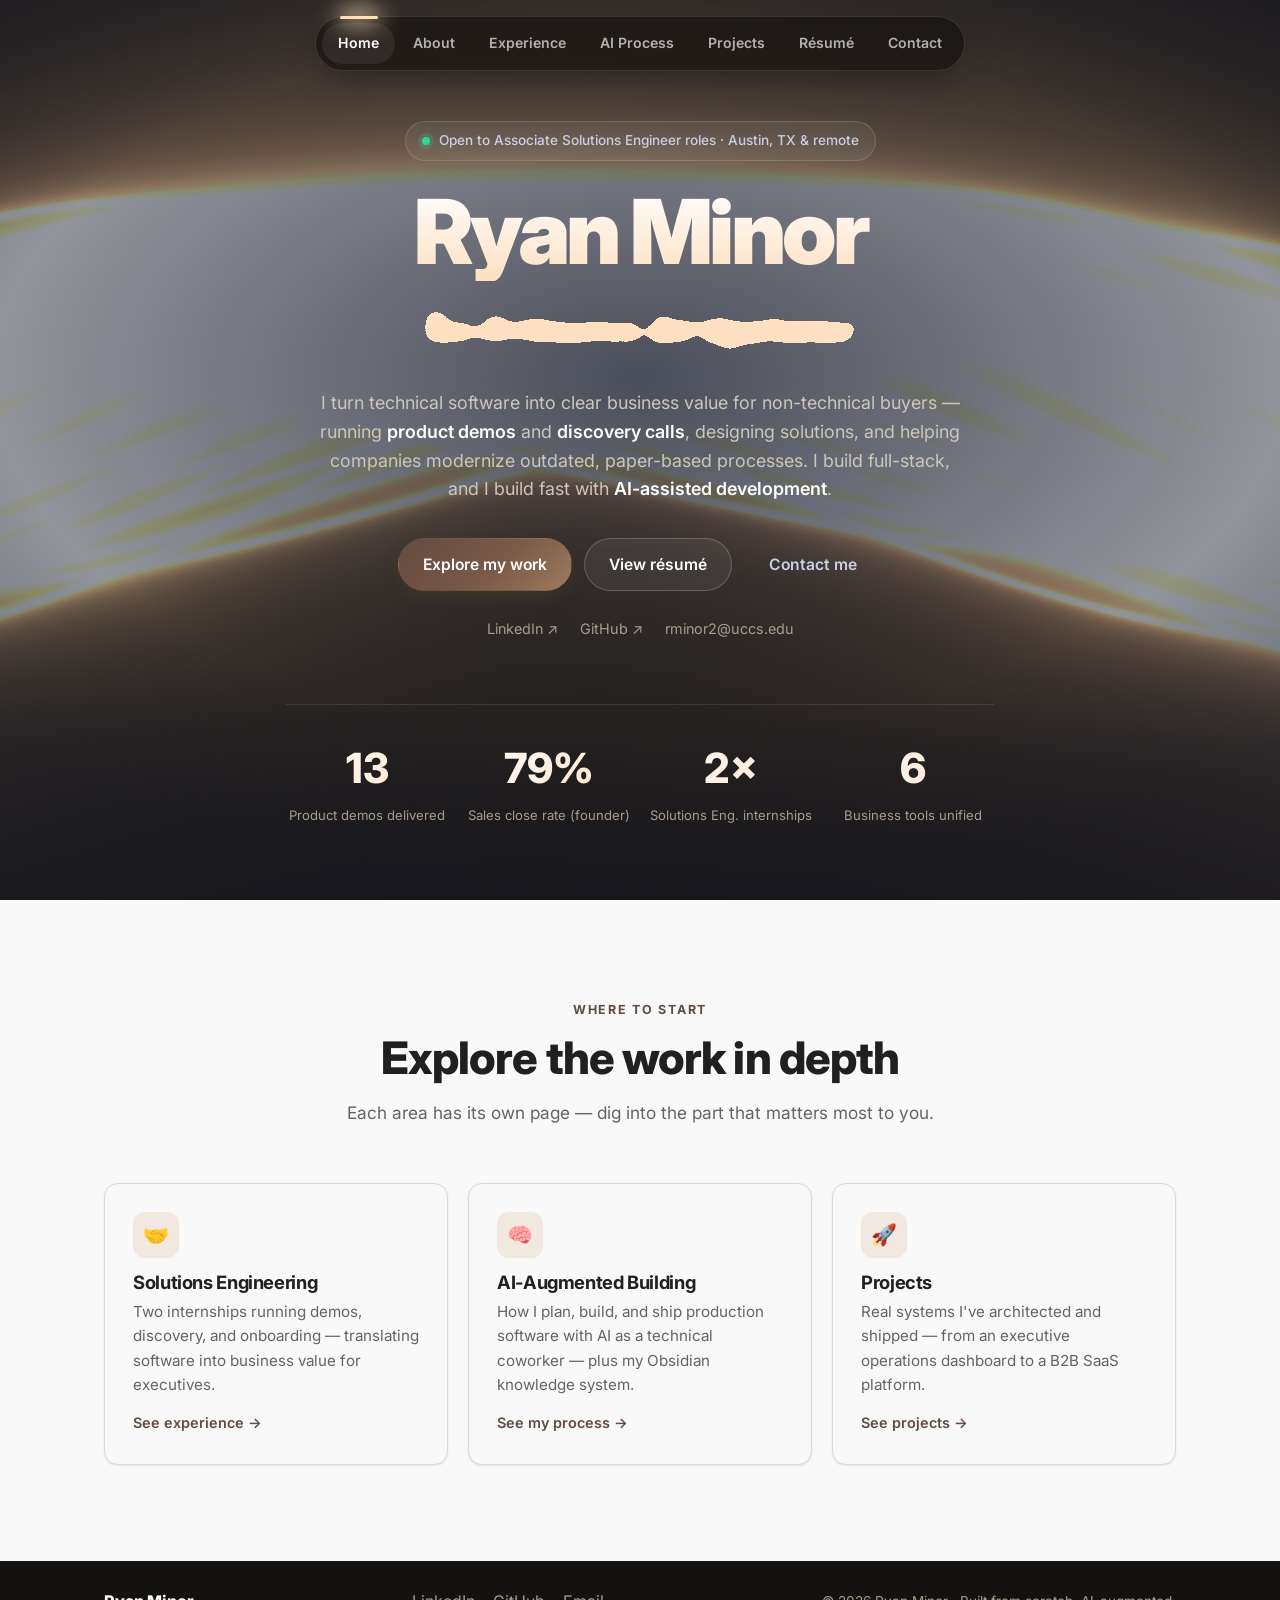
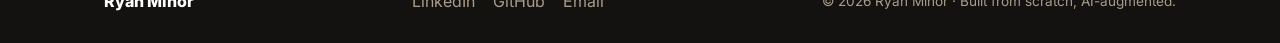
==== index.html @ 77f7c784 "feat(mobile): nav tracks the visible viewport bottom (rides above iOS Safari's toolbar, drops to the" ====
<!DOCTYPE html>
<html lang="en">
<head>
    <meta charset="UTF-8">
    <meta name="viewport" content="width=device-width, initial-scale=1.0">
    <title>Ryan Minor — Solutions Engineer</title>
    <meta name="description" content="Ryan Minor — Solutions Engineer, full-stack developer, and AI-powered builder who turns technical software into clear business value.">
    <meta name="theme-color" content="#161616">
    <meta property="og:title" content="Ryan Minor — Solutions Engineer">
    <meta property="og:description" content="Solutions Engineer · Full-Stack Developer · AI-Powered Builder. Turning technical software into clear business value.">
    <meta property="og:type" content="website">
    <meta name="twitter:card" content="summary_large_image">
    <link rel="icon" href="data:image/svg+xml,<svg xmlns='http://www.w3.org/2000/svg' viewBox='0 0 100 100'><rect width='100' height='100' rx='22' fill='%23644a40'/><text x='50' y='68' font-size='52' font-family='Arial' font-weight='bold' fill='white' text-anchor='middle'>RM</text></svg>">
    <link rel="stylesheet" href="styles.css?v=4">
    <link rel="preconnect" href="https://fonts.googleapis.com">
    <link rel="preconnect" href="https://fonts.gstatic.com" crossorigin>
    <link href="https://fonts.googleapis.com/css2?family=Inter:wght@400;500;600;700;800;900&display=swap" rel="stylesheet">
</head>
<body>
    <div class="scroll-progress" id="scroll-progress"></div>
    <div id="nav-root"></div>

    <main id="top">
        <section class="hero">
            <div class="hero__bg" aria-hidden="true">
                <span class="aurora aurora--1"></span>
                <span class="aurora aurora--2"></span>
                <span class="aurora aurora--3"></span>
                <span class="hero__grid"></span>
                <canvas id="hero-shader" class="hero__shader"></canvas>
                <span class="hero__veil"></span>
            </div>
            <div class="hero__content reveal">
                <div class="hero__badge"><span class="hero__badge-dot"></span> Open to Associate Solutions Engineer roles · Austin, TX &amp; remote</div>
                <h1 class="hero__title">Ryan Minor</h1>

                <div class="gooey" data-gooey='["Solutions Engineer","Sales Engineer","Technical Consultant","AI-Powered Builder"]'>
                    <svg class="gooey-defs" aria-hidden="true" focusable="false" width="0" height="0"><defs><filter id="threshold"><feColorMatrix in="SourceGraphic" type="matrix" values="1 0 0 0 0  0 1 0 0 0  0 0 1 0 0  0 0 0 255 -140"/></filter></defs></svg>
                    <div class="gooey__stage"><span class="gooey__t1"></span><span class="gooey__t2"></span></div>
                </div>

                <p class="hero__lead">
                    I turn technical software into clear business value for non-technical buyers — running
                    <strong>product demos</strong> and <strong>discovery calls</strong>, designing solutions, and helping
                    companies modernize outdated, paper-based processes. I build full-stack, and I build fast with
                    <strong>AI-assisted development</strong>.
                </p>
                <div class="hero__cta">
                    <a href="projects.html" class="btn btn-primary">Explore my work</a>
                    <a href="RyanMinor_SolutionsEngineer_Resume.pdf" target="_blank" class="btn btn-outline">View résumé</a>
                    <a href="contact.html" class="btn btn-ghost">Contact me</a>
                </div>
                <div class="hero__socials">
                    <a href="https://www.linkedin.com/in/ryan-minor-825126228" target="_blank" rel="noreferrer">LinkedIn ↗</a>
                    <a href="https://github.com/rminor2" target="_blank" rel="noreferrer">GitHub ↗</a>
                    <a href="mailto:rminor2@uccs.edu">rminor2@uccs.edu</a>
                </div>
            </div>

            <div class="hero__stats reveal">
                <div class="stat"><span class="stat__num" data-count="13" data-suffix="">0</span><span class="stat__label">Product demos delivered</span></div>
                <div class="stat"><span class="stat__num" data-count="79" data-suffix="%">0</span><span class="stat__label">Sales close rate (founder)</span></div>
                <div class="stat"><span class="stat__num" data-count="2" data-suffix="×">0</span><span class="stat__label">Solutions Eng. internships</span></div>
                <div class="stat"><span class="stat__num" data-count="6" data-suffix="">0</span><span class="stat__label">Business tools unified</span></div>
            </div>
        </section>

        <section class="section">
            <div class="container">
                <div class="section-head reveal">
                    <span class="eyebrow">Where to start</span>
                    <h2 class="section-title">Explore the work in depth</h2>
                    <p class="section-sub">Each area has its own page — dig into the part that matters most to you.</p>
                </div>
                <div class="overview-grid">
                    <a class="ov-card reveal" href="experience.html">
                        <div class="ov-card__icon">🤝</div>
                        <h3>Solutions Engineering</h3>
                        <p>Two internships running demos, discovery, and onboarding — translating software into business value for executives.</p>
                        <span class="ov-card__more">See experience →</span>
                    </a>
                    <a class="ov-card reveal" href="ai.html">
                        <div class="ov-card__icon">🧠</div>
                        <h3>AI-Augmented Building</h3>
                        <p>How I plan, build, and ship production software with AI as a technical coworker — plus my Obsidian knowledge system.</p>
                        <span class="ov-card__more">See my process →</span>
                    </a>
                    <a class="ov-card reveal" href="projects.html">
                        <div class="ov-card__icon">🚀</div>
                        <h3>Projects</h3>
                        <p>Real systems I've architected and shipped — from an executive operations dashboard to a B2B SaaS platform.</p>
                        <span class="ov-card__more">See projects →</span>
                    </a>
                </div>
            </div>
        </section>
    </main>

    <footer class="footer" id="footer-root"></footer>
    <script src="script.js?v=4"></script>
</body>
</html>
---- styles.css ----
/* ============================================================
   Ryan Minor — Solutions Engineer Portfolio
   Modern SaaS design system · vanilla CSS
   ============================================================ */

:root {
  --bg: #f9f9f9;          /* background */
  --soft: #efefef;        /* muted (section-soft) */
  --ink: #202020;         /* foreground */
  --ink-2: #3a3a3a;
  --muted: #646464;       /* muted-foreground */
  --line: #d8d8d8;        /* border */
  --brand: #644a40;       /* primary — warm brown */
  --brand-2: #9c7a5c;     /* lighter warm brown */
  --brand-ink: #582d1d;   /* deep brown (tag text) */
  --cream: #ffdfb5;       /* secondary — warm cream */
  --dark: #161616;        /* dark sections */
  --dark-2: #1d1b18;
  --grad: linear-gradient(135deg, #644a40 0%, #7a5a48 55%, #9c7a5c 100%);
  --shadow-sm: 0 1px 2px rgba(32,26,22,.06), 0 1px 3px rgba(32,26,22,.05);
  --shadow-md: 0 10px 30px -12px rgba(32,26,22,.18);
  --shadow-lg: 0 30px 60px -20px rgba(32,26,22,.26);
  --radius: 14px;
  --radius-sm: 10px;
  --maxw: 1120px;
  --nav-h: 68px;
}

* { margin: 0; padding: 0; box-sizing: border-box; }
html { scroll-behavior: smooth; scroll-padding-top: 84px; -webkit-text-size-adjust: 100%; }
body {
  font-family: "Inter", -apple-system, BlinkMacSystemFont, "Segoe UI", sans-serif;
  color: var(--ink);
  background: var(--bg);
  line-height: 1.6;
  -webkit-font-smoothing: antialiased;
  overflow-x: hidden;
}
a { color: inherit; text-decoration: none; }
img, canvas { display: block; max-width: 100%; }
h1, h2, h3 { line-height: 1.1; letter-spacing: -0.02em; }

/* ---------- Layout ---------- */
.container { width: 100%; max-width: var(--maxw); margin: 0 auto; padding: 0 24px; }
.section { padding: 96px 0; }
.section-soft { background: var(--soft); }
.section-dark { background: var(--dark); background-image: radial-gradient(900px 500px at 80% -10%, rgba(255,224,194,.18), transparent 60%), radial-gradient(700px 400px at 0% 110%, rgba(100,74,64,.4), transparent 55%); }

.section-head { max-width: 720px; margin: 0 auto 56px; text-align: center; }
.eyebrow { display: inline-block; font-size: .78rem; font-weight: 700; letter-spacing: .14em; text-transform: uppercase; color: var(--brand); margin-bottom: 14px; }
.eyebrow--light { color: #ffe0c2; }
.section-title { font-size: clamp(1.9rem, 3.6vw, 2.8rem); font-weight: 800; color: var(--ink); }
.section-title--light { color: #fff; }
.section-sub { margin-top: 16px; font-size: 1.08rem; color: var(--muted); }
.section-sub--light { color: #cdc6ba; }
.section-head--light .section-title { color: #fff; }

/* ---------- Buttons ---------- */
.btn { display: inline-flex; align-items: center; justify-content: center; gap: 8px; font-weight: 600; font-size: .98rem; padding: 13px 24px; border-radius: 999px; cursor: pointer; border: 1px solid transparent; transition: transform .2s ease, box-shadow .2s ease, background .2s ease, color .2s ease, border-color .2s ease; white-space: nowrap; }
.btn-sm { padding: 9px 18px; font-size: .9rem; }
.btn-primary { background: var(--grad); color: #fff; box-shadow: 0 8px 20px -6px rgba(100,74,40,.4); }
.btn-primary:hover { transform: translateY(-2px); box-shadow: 0 14px 28px -8px rgba(100,74,40,.5); }
.btn-outline { border-color: var(--line); background: var(--bg); color: var(--ink); }
.btn-outline:hover { border-color: var(--brand); color: var(--brand); transform: translateY(-2px); }
.btn-ghost { background: transparent; color: var(--ink); }
.btn-ghost:hover { color: var(--brand); }

/* ---------- Scroll progress ---------- */
.scroll-progress { position: fixed; top: 0; left: 0; height: 3px; width: 100%; transform: scaleX(var(--scroll-progress, 0)); transform-origin: 0 50%; background: var(--grad); z-index: 1000; }

/* ---------- Navbar ---------- */
.navbar { position: fixed; top: 0; left: 0; right: 0; height: var(--nav-h); z-index: 900; display: flex; align-items: center; transition: background .3s ease, box-shadow .3s ease, border-color .3s ease; border-bottom: 1px solid transparent; }
.navbar.scrolled { background: rgba(255,255,255,.85); backdrop-filter: saturate(180%) blur(14px); border-bottom-color: var(--line); box-shadow: var(--shadow-sm); }
.nav-container { width: 100%; max-width: var(--maxw); margin: 0 auto; padding: 0 24px; display: flex; align-items: center; justify-content: space-between; gap: 16px; }
.nav-logo { display: flex; align-items: center; gap: 10px; font-weight: 800; }
.nav-logo__mark { display: grid; place-items: center; width: 34px; height: 34px; border-radius: 10px; background: var(--grad); color: #fff; font-size: .85rem; letter-spacing: -.02em; }
.nav-logo__name { color: #fff; transition: color .3s ease; }
.navbar.scrolled .nav-logo__name { color: var(--ink); }
.nav-links { display: flex; gap: 28px; }
.nav-link { font-size: .95rem; font-weight: 500; color: rgba(255,255,255,.82); transition: color .2s ease; position: relative; }
.nav-link:hover, .nav-link.active { color: #fff; }
.navbar.scrolled .nav-link { color: var(--muted); }
.navbar.scrolled .nav-link:hover, .navbar.scrolled .nav-link.active { color: var(--ink); }
.nav-link.active::after { content: ""; position: absolute; left: 0; right: 0; bottom: -8px; height: 2px; border-radius: 2px; background: var(--brand); }
.nav-actions { display: flex; align-items: center; gap: 10px; }
.navbar:not(.scrolled) .nav-actions .btn-ghost { color: #fff; border: 1px solid rgba(255,255,255,.25); }
.nav-toggle { display: none; flex-direction: column; gap: 5px; background: none; border: 0; cursor: pointer; padding: 8px; }
.nav-toggle span { width: 22px; height: 2px; background: #fff; border-radius: 2px; transition: .3s; }
.navbar.scrolled .nav-toggle span { background: var(--ink); }

/* ---------- Hero ---------- */
.hero { position: relative; min-height: 100vh; display: flex; flex-direction: column; justify-content: center; padding: calc(var(--nav-h) + 40px) 24px 60px; overflow: hidden; background: var(--dark); color: #fff; }
.hero__bg { position: absolute; inset: 0; z-index: 0; }
.hero__grid { position: absolute; inset: 0; background-image: linear-gradient(to right, rgba(255,255,255,.05) 1px, transparent 1px), linear-gradient(to bottom, rgba(255,255,255,.05) 1px, transparent 1px); background-size: 54px 54px; mask-image: radial-gradient(ellipse 80% 60% at 50% 30%, #000 30%, transparent 75%); -webkit-mask-image: radial-gradient(ellipse 80% 60% at 50% 30%, #000 30%, transparent 75%); }
.aurora { position: absolute; border-radius: 50%; filter: blur(90px); opacity: .55; animation: drift 18s ease-in-out infinite; }
.aurora--1 { width: 560px; height: 560px; background: #644a40; top: -160px; left: -100px; }
.aurora--2 { width: 520px; height: 520px; background: #ffdfb5; top: -60px; right: -120px; animation-delay: -6s; }
.aurora--3 { width: 600px; height: 600px; background: #9c7a5c; bottom: -260px; left: 30%; animation-delay: -11s; opacity: .4; }
@keyframes drift { 0%,100% { transform: translate(0,0) scale(1); } 33% { transform: translate(40px,30px) scale(1.08); } 66% { transform: translate(-30px,20px) scale(.95); } }
.hero__shader { position: absolute; inset: 0; width: 100%; height: 100%; display: block; z-index: 0; }
.hero__veil { position: absolute; inset: 0; z-index: 1; pointer-events: none; background: radial-gradient(ellipse 72% 56% at 50% 42%, rgba(11,16,32,.74), rgba(11,16,32,.45) 70%, rgba(11,16,32,.6)); }

.hero__content { position: relative; z-index: 2; max-width: 880px; margin: 0 auto; text-align: center; }
.hero__badge { display: inline-flex; align-items: center; gap: 9px; font-size: .85rem; font-weight: 500; color: #c7d0e8; background: rgba(255,255,255,.06); border: 1px solid rgba(255,255,255,.14); padding: 8px 16px; border-radius: 999px; backdrop-filter: blur(6px); }
.hero__badge-dot { width: 8px; height: 8px; border-radius: 50%; background: #34d399; box-shadow: 0 0 0 4px rgba(52,211,153,.2); }
.hero__title { font-size: clamp(3rem, 8vw, 5.6rem); font-weight: 900; margin: 22px 0 6px; letter-spacing: -.04em; background: linear-gradient(180deg, #fff, #ffe0c2); -webkit-background-clip: text; background-clip: text; color: transparent; }
.hero__roles { display: inline-flex; flex-wrap: wrap; justify-content: center; align-items: center; gap: 10px; font-weight: 600; font-size: clamp(1rem, 2.4vw, 1.35rem); color: #ffe0c2; }
.hero__roles i { color: rgba(255,255,255,.3); font-style: normal; }
.hero__lead { max-width: 640px; margin: 22px auto 0; font-size: 1.12rem; color: #cdc6ba; }
.hero__lead strong { color: #fff; font-weight: 600; }
.hero__cta { display: flex; flex-wrap: wrap; gap: 12px; justify-content: center; margin-top: 34px; }
.hero__cta .btn-outline { background: rgba(255,255,255,.06); border-color: rgba(255,255,255,.2); color: #fff; }
.hero__cta .btn-outline:hover { background: rgba(255,255,255,.12); border-color: #fff; color: #fff; }
.hero__cta .btn-ghost { color: #c7d0e8; }
.hero__cta .btn-ghost:hover { color: #fff; }
.hero__socials { display: flex; flex-wrap: wrap; gap: 22px; justify-content: center; margin-top: 26px; font-size: .9rem; color: #a89c8c; }
.hero__socials a:hover { color: #fff; }

.hero__stats { position: relative; z-index: 2; display: grid; grid-template-columns: repeat(4, 1fr); gap: 20px; max-width: 880px; margin: 64px auto 0; padding-top: 30px; border-top: 1px solid rgba(255,255,255,.1); }
.stat { text-align: center; }
.stat__num { display: block; font-size: clamp(1.8rem, 4vw, 2.6rem); font-weight: 800; background: linear-gradient(135deg,#fff,#ffe0c2); -webkit-background-clip: text; background-clip: text; color: transparent; }
.stat__label { font-size: .82rem; color: #a89c8c; }

/* ---------- About ---------- */
.about-grid { display: grid; grid-template-columns: 1.3fr 1fr; gap: 48px; align-items: start; }
.about-lead p { font-size: 1.12rem; color: var(--ink-2); margin-bottom: 18px; }
.about-lead strong { color: var(--ink); font-weight: 700; }
.about-points { list-style: none; display: grid; gap: 16px; }
.about-points li { display: flex; gap: 14px; background: var(--bg); border: 1px solid var(--line); border-radius: var(--radius-sm); padding: 18px; box-shadow: var(--shadow-sm); }
.about-points span { font-size: 1.4rem; }
.about-points strong { display: block; font-size: 1rem; }
.about-points p { font-size: .92rem; color: var(--muted); }

/* ---------- About Me (personal) ---------- */
.about-me { max-width: 760px; margin: 0 auto; }
.about-me__head { text-align: center; margin-bottom: 8px; }
.about-me p { font-size: 1.12rem; color: var(--ink-2); margin-top: 20px; }
.hobby-tags { display: flex; flex-wrap: wrap; gap: 10px; justify-content: center; margin-top: 30px; }
.hobby-tags span { font-size: .9rem; font-weight: 500; padding: 8px 14px; border-radius: 999px; background: var(--soft); border: 1px solid var(--line); color: var(--ink-2); transition: transform .15s ease, border-color .15s ease; }
.hobby-tags span:hover { transform: translateY(-2px); border-color: var(--brand); }

/* ---------- Experience ---------- */
.timeline { display: grid; gap: 22px; max-width: 880px; margin: 0 auto; }
.exp-card { background: var(--bg); border: 1px solid var(--line); border-radius: var(--radius); padding: 30px; box-shadow: var(--shadow-sm); transition: transform .25s ease, box-shadow .25s ease, border-color .25s ease; }
.exp-card:hover { transform: translateY(-3px); box-shadow: var(--shadow-md); border-color: #d6dbed; }
.exp-card__top { display: flex; justify-content: space-between; align-items: flex-start; gap: 16px; flex-wrap: wrap; margin-bottom: 16px; }
.exp-card__role { font-size: 1.25rem; font-weight: 700; }
.exp-card__co { color: var(--brand); font-weight: 600; }
.exp-card__date { font-size: .85rem; color: var(--muted); white-space: nowrap; background: var(--soft); padding: 6px 12px; border-radius: 999px; }
.exp-card__points { list-style: none; display: grid; gap: 10px; }
.exp-card__points li { position: relative; padding-left: 22px; color: var(--ink-2); font-size: .98rem; }
.exp-card__points li::before { content: ""; position: absolute; left: 4px; top: 10px; width: 6px; height: 6px; border-radius: 50%; background: var(--brand); }
.exp-card__points strong { color: var(--ink); font-weight: 700; }
.exp-card__tags { display: flex; flex-wrap: wrap; gap: 8px; margin-top: 18px; }
.exp-card__tags span { font-size: .78rem; font-weight: 600; color: var(--brand-ink); background: #f1e8df; padding: 5px 12px; border-radius: 999px; }

/* ---------- AI Process ---------- */
.process { display: grid; grid-template-columns: repeat(3, 1fr); gap: 18px; margin-bottom: 36px; }
.process__step { background: var(--bg); border: 1px solid var(--line); border-radius: var(--radius); padding: 26px; box-shadow: var(--shadow-sm); position: relative; overflow: hidden; transition: transform .25s ease, box-shadow .25s ease; }
.process__step:hover { transform: translateY(-3px); box-shadow: var(--shadow-md); }
.process__num { font-size: 2rem; font-weight: 800; background: var(--grad); -webkit-background-clip: text; background-clip: text; color: transparent; }
.process__step h3 { font-size: 1.05rem; margin: 8px 0 6px; }
.process__step p { font-size: .92rem; color: var(--muted); }
.ai-tools { display: grid; grid-template-columns: repeat(3, 1fr); gap: 18px; }
.ai-tool { background: var(--dark); color: #fff; border-radius: var(--radius); padding: 28px; background-image: radial-gradient(500px 200px at 100% 0%, rgba(255,224,194,.16), transparent 70%); }
.ai-tool h3 { font-size: 1.1rem; margin-bottom: 10px; }
.ai-tool p { font-size: .92rem; color: #cdc6ba; }

/* ---------- Knowledge Graph ---------- */
.graph-wrap { position: relative; height: 520px; border-radius: 12px; overflow: hidden; background: radial-gradient(130% 100% at 50% -10%, #201d2b, #151515 65%); box-shadow: inset 0 0 0 1px rgba(255,255,255,.06); }
#knowledge-graph { width: 100%; height: 100%; cursor: grab; }
#knowledge-graph:active { cursor: grabbing; }
.graph-tooltip { position: absolute; pointer-events: none; padding: 6px 11px; border-radius: 8px; background: #1e1e1e; box-shadow: inset 0 0 0 1px rgba(255,255,255,.12); color: #eeeeee; font-size: .8rem; font-weight: 500; letter-spacing: -.28px; opacity: 0; transform: translate(-50%, -135%); transition: opacity .15s ease; white-space: nowrap; z-index: 5; }
.graph-legend { position: absolute; bottom: 14px; left: 16px; right: 16px; text-align: center; pointer-events: none; }
.graph-legend .graph-cap { font-size: 12px; color: #a3a3a3; letter-spacing: -.24px; }

/* ---------- AI Projects ---------- */
.proj-grid { display: grid; grid-template-columns: repeat(3, 1fr); gap: 20px; }
.proj-card { background: var(--bg); border: 1px solid var(--line); border-radius: var(--radius); padding: 26px; box-shadow: var(--shadow-sm); display: flex; flex-direction: column; transition: transform .25s ease, box-shadow .25s ease, border-color .25s ease; }
.proj-card:hover { transform: translateY(-4px); box-shadow: var(--shadow-lg); border-color: #d2d8ef; }
.proj-card--feature { grid-column: span 3; border-color: transparent; background: var(--dark); color: #fff; background-image: radial-gradient(700px 300px at 90% -20%, rgba(255,224,194,.16), transparent 60%), radial-gradient(500px 300px at -10% 120%, rgba(100,74,64,.4), transparent 60%); }
.proj-card__head { display: flex; justify-content: space-between; align-items: center; gap: 12px; margin-bottom: 12px; }
.proj-card__head h3 { font-size: 1.2rem; }
.proj-card--feature .proj-card__head h3 { font-size: 1.5rem; }
.proj-card__status { font-size: .72rem; font-weight: 700; text-transform: uppercase; letter-spacing: .06em; padding: 5px 11px; border-radius: 999px; background: #f1e8df; color: var(--brand-ink); white-space: nowrap; }
.proj-card--feature .proj-card__status { background: rgba(255,255,255,.15); color: #fff; }
.proj-card__status--live { background: #dcfce7; color: #166534; }
.proj-card__status--soon { background: #fef3c7; color: #92400e; }
.proj-card__desc { font-size: .96rem; color: var(--muted); margin-bottom: 18px; }
.proj-card--feature .proj-card__desc { color: #cdc6ba; max-width: 720px; }
.proj-card--feature .proj-card__desc strong { color: #fff; }
.proj-meta { display: grid; gap: 12px; margin-bottom: 18px; }
.proj-card--feature .proj-meta { grid-template-columns: repeat(3, 1fr); }
.proj-meta dt { font-size: .72rem; font-weight: 700; text-transform: uppercase; letter-spacing: .06em; color: var(--brand); margin-bottom: 3px; }
.proj-card--feature .proj-meta dt { color: #ffe0c2; }
.proj-meta dd { font-size: .9rem; color: var(--ink-2); }
.proj-card--feature .proj-meta dd { color: #ddd5c9; }
.proj-card__tags { display: flex; flex-wrap: wrap; gap: 7px; margin-top: auto; }
.proj-card__tags span { font-size: .76rem; font-weight: 600; color: var(--ink-2); background: var(--soft); border: 1px solid var(--line); padding: 4px 10px; border-radius: 999px; }
.proj-card--feature .proj-card__tags span { background: rgba(255,255,255,.1); border-color: rgba(255,255,255,.15); color: #fff; }
.proj-card__outcome { margin-top: 16px; font-size: .9rem; color: #ffe0c2; font-weight: 500; }
.proj-role { font-size: .82rem; font-weight: 600; color: var(--brand); margin-bottom: 12px; }
.proj-foot { margin-top: auto; padding-top: 16px; }
.proj-links { display: flex; flex-wrap: wrap; gap: 18px; margin-top: 16px; }
.proj-link { display: inline-flex; align-items: center; gap: 7px; font-size: .88rem; font-weight: 600; color: var(--brand); transition: opacity .15s ease; }
.proj-link svg { width: 16px; height: 16px; }
.proj-link:hover { opacity: .65; }
.proj-link--ghost { color: var(--muted); }

/* ---------- Skills ---------- */
.skills-grid { display: grid; grid-template-columns: repeat(3, 1fr); gap: 20px; }
.skill-col { background: var(--bg); border: 1px solid var(--line); border-radius: var(--radius); padding: 26px; box-shadow: var(--shadow-sm); }
.skill-col__title { display: flex; align-items: center; gap: 10px; font-size: 1.1rem; margin-bottom: 18px; }
.skill-tags { display: flex; flex-wrap: wrap; gap: 8px; }
.skill-tags span { font-size: .85rem; font-weight: 500; padding: 7px 13px; border-radius: 999px; background: var(--soft); border: 1px solid var(--line); color: var(--ink-2); transition: transform .15s ease, border-color .15s ease, color .15s ease; }
.skill-tags span:hover { transform: translateY(-2px); border-color: var(--brand); color: var(--brand); }
.stack-use { color: var(--muted); font-size: .92rem; margin-bottom: 14px; }
.stack-note { text-align: center; max-width: 720px; margin: 32px auto 0; color: var(--ink-2); font-size: 1.05rem; }
.toolkit-stat { text-align: center; margin: -8px 0 44px; }
.toolkit-stat .stat__num { display: block; font-size: clamp(2.8rem, 7vw, 4.4rem); font-weight: 800; line-height: 1; background: var(--grad); -webkit-background-clip: text; background-clip: text; color: transparent; }
.toolkit-stat__label { display: block; margin-top: 8px; color: var(--muted); font-size: 1rem; }

/* ---------- Mini projects ---------- */
.mini-grid { display: grid; grid-template-columns: repeat(3, 1fr); gap: 20px; }
.mini-card { background: var(--bg); border: 1px solid var(--line); border-radius: var(--radius); padding: 24px; box-shadow: var(--shadow-sm); transition: transform .25s ease, box-shadow .25s ease; }
.mini-card:hover { transform: translateY(-3px); box-shadow: var(--shadow-md); }
.mini-card h3 { font-size: 1.1rem; margin-bottom: 10px; }
.mini-card p { font-size: .92rem; color: var(--muted); margin-bottom: 16px; }

/* ---------- Resume ---------- */
.resume-cta { display: flex; justify-content: space-between; align-items: center; gap: 20px; flex-wrap: wrap; background: var(--bg); border: 1px solid var(--line); border-radius: var(--radius); padding: 26px 30px; box-shadow: var(--shadow-sm); margin-bottom: 28px; }
.resume-cta h3 { font-size: 1.2rem; }
.resume-cta p { color: var(--muted); font-size: .95rem; }
.resume-cta__actions { display: flex; gap: 10px; flex-wrap: wrap; }
.resume-embed { border-radius: var(--radius); overflow: hidden; border: 1px solid var(--line); box-shadow: var(--shadow-md); height: 780px; background: var(--soft); }
.resume-embed iframe { width: 100%; height: 100%; border: 0; }

/* ---------- Contact ---------- */
.contact-inner { text-align: center; max-width: 720px; margin: 0 auto; }
.contact-lead { margin: 16px auto 30px; color: #cdc6ba; font-size: 1.08rem; }
.contact-lead strong { color: #fff; }
.contact-methods { display: flex; flex-wrap: wrap; gap: 12px; justify-content: center; }
.contact-chip { display: inline-flex; align-items: center; gap: 9px; padding: 12px 20px; border-radius: 999px; background: rgba(255,255,255,.06); border: 1px solid rgba(255,255,255,.15); color: #fff; font-weight: 500; font-size: .95rem; transition: transform .2s ease, background .2s ease, border-color .2s ease; }
.contact-chip:hover { transform: translateY(-3px); background: rgba(255,255,255,.12); border-color: rgba(255,255,255,.4); }
.contact-chip__tag { font-size: .68rem; font-weight: 700; letter-spacing: .06em; text-transform: uppercase; color: rgba(255,255,255,.6); background: rgba(255,255,255,.1); padding: 2px 7px; border-radius: 999px; }
.contact-loc { margin-top: 26px; color: #a89c8c; font-size: .92rem; }

/* ---------- Footer ---------- */
.footer { background: #141210; color: #a89c8c; padding: 28px 0; }
.footer__inner { display: flex; justify-content: space-between; align-items: center; gap: 14px; flex-wrap: wrap; }
.footer__name { font-weight: 800; color: #fff; }
.footer__copy { font-size: .85rem; }

/* ---------- Reveal animations ---------- */
.reveal { opacity: 0; transform: translateY(28px); transition: opacity .7s cubic-bezier(.16,1,.3,1), transform .7s cubic-bezier(.16,1,.3,1); }
.reveal.in { opacity: 1; transform: none; }

/* ---------- Tubelight nav (floating pill) ---------- */
.tube-nav { position: fixed; top: 16px; left: 50%; transform: translateX(-50%); z-index: 950; max-width: calc(100% - 24px); }
.tube-nav__pill { position: relative; display: flex; align-items: center; gap: 2px; padding: 6px; border-radius: 999px; background: rgba(22,20,18,.74); -webkit-backdrop-filter: saturate(160%) blur(14px); backdrop-filter: saturate(160%) blur(14px); border: 1px solid rgba(255,255,255,.12); box-shadow: 0 12px 34px -12px rgba(0,0,0,.55); }
.tube-link { position: relative; display: inline-flex; align-items: center; gap: 8px; padding: 9px 16px; border-radius: 999px; font-size: .88rem; font-weight: 600; color: rgba(255,255,255,.66); transition: color .2s ease, background .2s ease; white-space: nowrap; }
.tube-link:hover { color: #fff; }
.tube-link.active { color: #fff; background: rgba(255,255,255,.07); }
.tube-link__icon { display: none; align-items: center; }
.tube-link__icon svg { width: 18px; height: 18px; }
.tube-lamp { position: absolute; top: 0; left: 0; height: 1px; pointer-events: none; transition: left .45s cubic-bezier(.16,1,.3,1), width .45s cubic-bezier(.16,1,.3,1); }
.tube-lamp__bar { position: absolute; top: -1px; left: 50%; transform: translateX(-50%); width: 38px; height: 3px; border-radius: 3px; background: var(--cream); }
.tube-lamp__glow { position: absolute; top: -9px; left: 50%; transform: translateX(-50%); width: 48px; height: 16px; background: var(--cream); filter: blur(11px); opacity: .8; border-radius: 50%; }

/* ---------- Page header (interior pages) ---------- */
.page-hero { padding: 140px 0 54px; text-align: center; background: linear-gradient(180deg, #f1ece4, #fff 72%); border-bottom: 1px solid var(--line); }
.page-hero .eyebrow { margin-bottom: 12px; }
.page-hero__title { font-size: clamp(2.2rem, 5vw, 3.4rem); font-weight: 800; }
.page-hero__lead { max-width: 700px; margin: 16px auto 0; color: var(--muted); font-size: 1.12rem; }

/* ---------- Page transitions ---------- */
main { animation: pageIn .5s cubic-bezier(.16,1,.3,1) both; }
@keyframes pageIn { from { opacity: 0; transform: translateY(14px); } to { opacity: 1; transform: none; } }
body.is-exiting main { animation: pageOut .24s ease both; }
@keyframes pageOut { to { opacity: 0; transform: translateY(-10px); } }

/* ---------- Gooey morphing text ---------- */
.gooey { position: relative; height: 78px; margin: 8px 0 2px; }
.gooey__stage { position: absolute; inset: 0; display: flex; align-items: center; justify-content: center; filter: url(#threshold); }
.gooey__t1, .gooey__t2 { position: absolute; display: inline-block; user-select: none; text-align: center; font-weight: 800; letter-spacing: -.02em; font-size: clamp(1.7rem, 5.5vw, 3.2rem); white-space: nowrap; color: #ffe0c2; }

/* ---------- Home overview cards ---------- */
.overview-grid { display: grid; grid-template-columns: repeat(3, 1fr); gap: 20px; }
.ov-card { display: block; background: var(--bg); border: 1px solid var(--line); border-radius: var(--radius); padding: 28px; box-shadow: var(--shadow-sm); transition: transform .25s ease, box-shadow .25s ease, border-color .25s ease; }
.ov-card:hover { transform: translateY(-4px); box-shadow: var(--shadow-lg); border-color: #d2d8ef; }
.ov-card__icon { width: 46px; height: 46px; border-radius: 12px; display: grid; place-items: center; background: #f1e8df; color: var(--brand); margin-bottom: 14px; font-size: 1.3rem; }
.ov-card h3 { font-size: 1.15rem; margin-bottom: 8px; }
.ov-card p { color: var(--muted); font-size: .95rem; }
.ov-card__more { display: inline-block; margin-top: 14px; color: var(--brand); font-weight: 600; font-size: .9rem; }

/* ---------- Footer links ---------- */
.footer__links { display: flex; gap: 18px; }
.footer__links a:hover { color: #fff; }

/* ---------- Responsive ---------- */
@media (max-width: 920px) {
  .about-grid { grid-template-columns: 1fr; gap: 28px; }
  .process, .ai-tools, .proj-grid, .skills-grid, .mini-grid, .overview-grid { grid-template-columns: 1fr 1fr; }
  .proj-card--feature { grid-column: span 2; }
  .proj-card--feature .proj-meta { grid-template-columns: 1fr; }
}
@media (max-width: 720px) {
  .section { padding: 72px 0; }
  .nav-links, .nav-actions { display: none; }
  .nav-links.open { display: flex; position: absolute; top: var(--nav-h); left: 0; right: 0; flex-direction: column; gap: 0; background: #fff; border-bottom: 1px solid var(--line); box-shadow: var(--shadow-md); padding: 8px; }
  .nav-links.open .nav-link { color: var(--ink); padding: 14px 16px; border-radius: 10px; }
  .nav-links.open .nav-link:hover { background: var(--soft); }
  .nav-toggle { display: flex; }
  .hero__stats { grid-template-columns: 1fr 1fr; gap: 24px 12px; }
  .process, .ai-tools, .proj-grid, .skills-grid, .mini-grid, .overview-grid { grid-template-columns: 1fr; }
  .proj-card--feature { grid-column: span 1; }
  .resume-embed { height: 560px; }
  .graph-wrap { height: 440px; }
  .graph-legend { max-width: 92%; }

  /* tubelight nav → floating bottom bar, raised up so it sits ABOVE iOS Safari's
     bottom toolbar (which otherwise covers the tabs and makes them untappable). */
  .tube-nav { top: auto; bottom: calc(env(safe-area-inset-bottom, 0px) + 10px); }
  .tube-nav__pill { overflow-x: auto; max-width: calc(100vw - 24px); -ms-overflow-style: none; scrollbar-width: none; }
  .tube-nav__pill::-webkit-scrollbar { display: none; }
  .tube-link { padding: 10px 12px; }
  .tube-link__label { display: none; }
  .tube-link__icon { display: inline-flex; }
  .page-hero { padding: 92px 0 44px; }
}

@media (prefers-reduced-motion: reduce) {
  * { animation: none !important; scroll-behavior: auto; }
  .reveal { opacity: 1; transform: none; transition: none; }
}
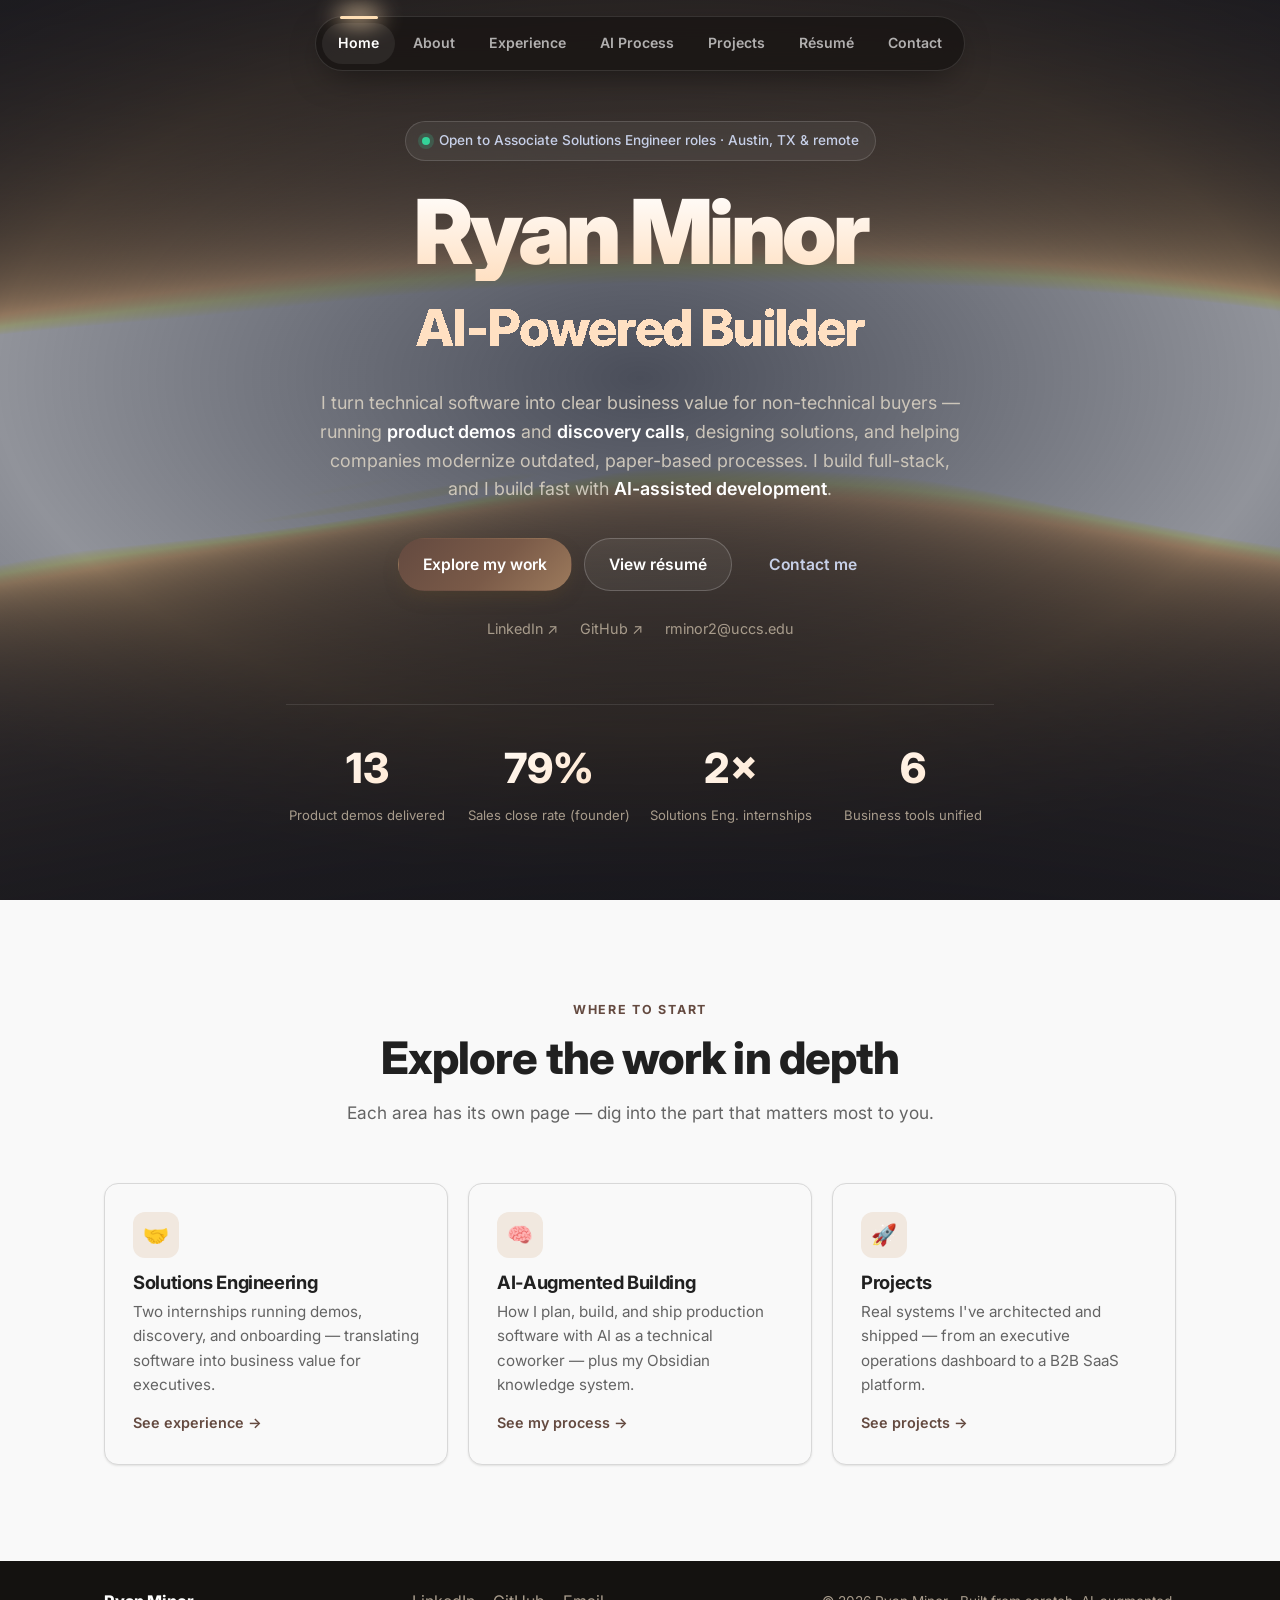
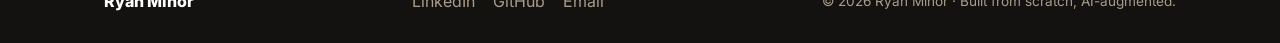
==== commit 1ea4b351: "chore: update resume PDF to latest and cache-bust its links (?v=2) Co-Authored-By: Claude Opus 4.8 (" ====
--- a/index.html
+++ b/index.html
@@ -47,7 +47,7 @@
                 </p>
                 <div class="hero__cta">
                     <a href="projects.html" class="btn btn-primary">Explore my work</a>
-                    <a href="RyanMinor_SolutionsEngineer_Resume.pdf" target="_blank" class="btn btn-outline">View résumé</a>
+                    <a href="RyanMinor_SolutionsEngineer_Resume.pdf?v=2" target="_blank" class="btn btn-outline">View résumé</a>
                     <a href="contact.html" class="btn btn-ghost">Contact me</a>
                 </div>
                 <div class="hero__socials">
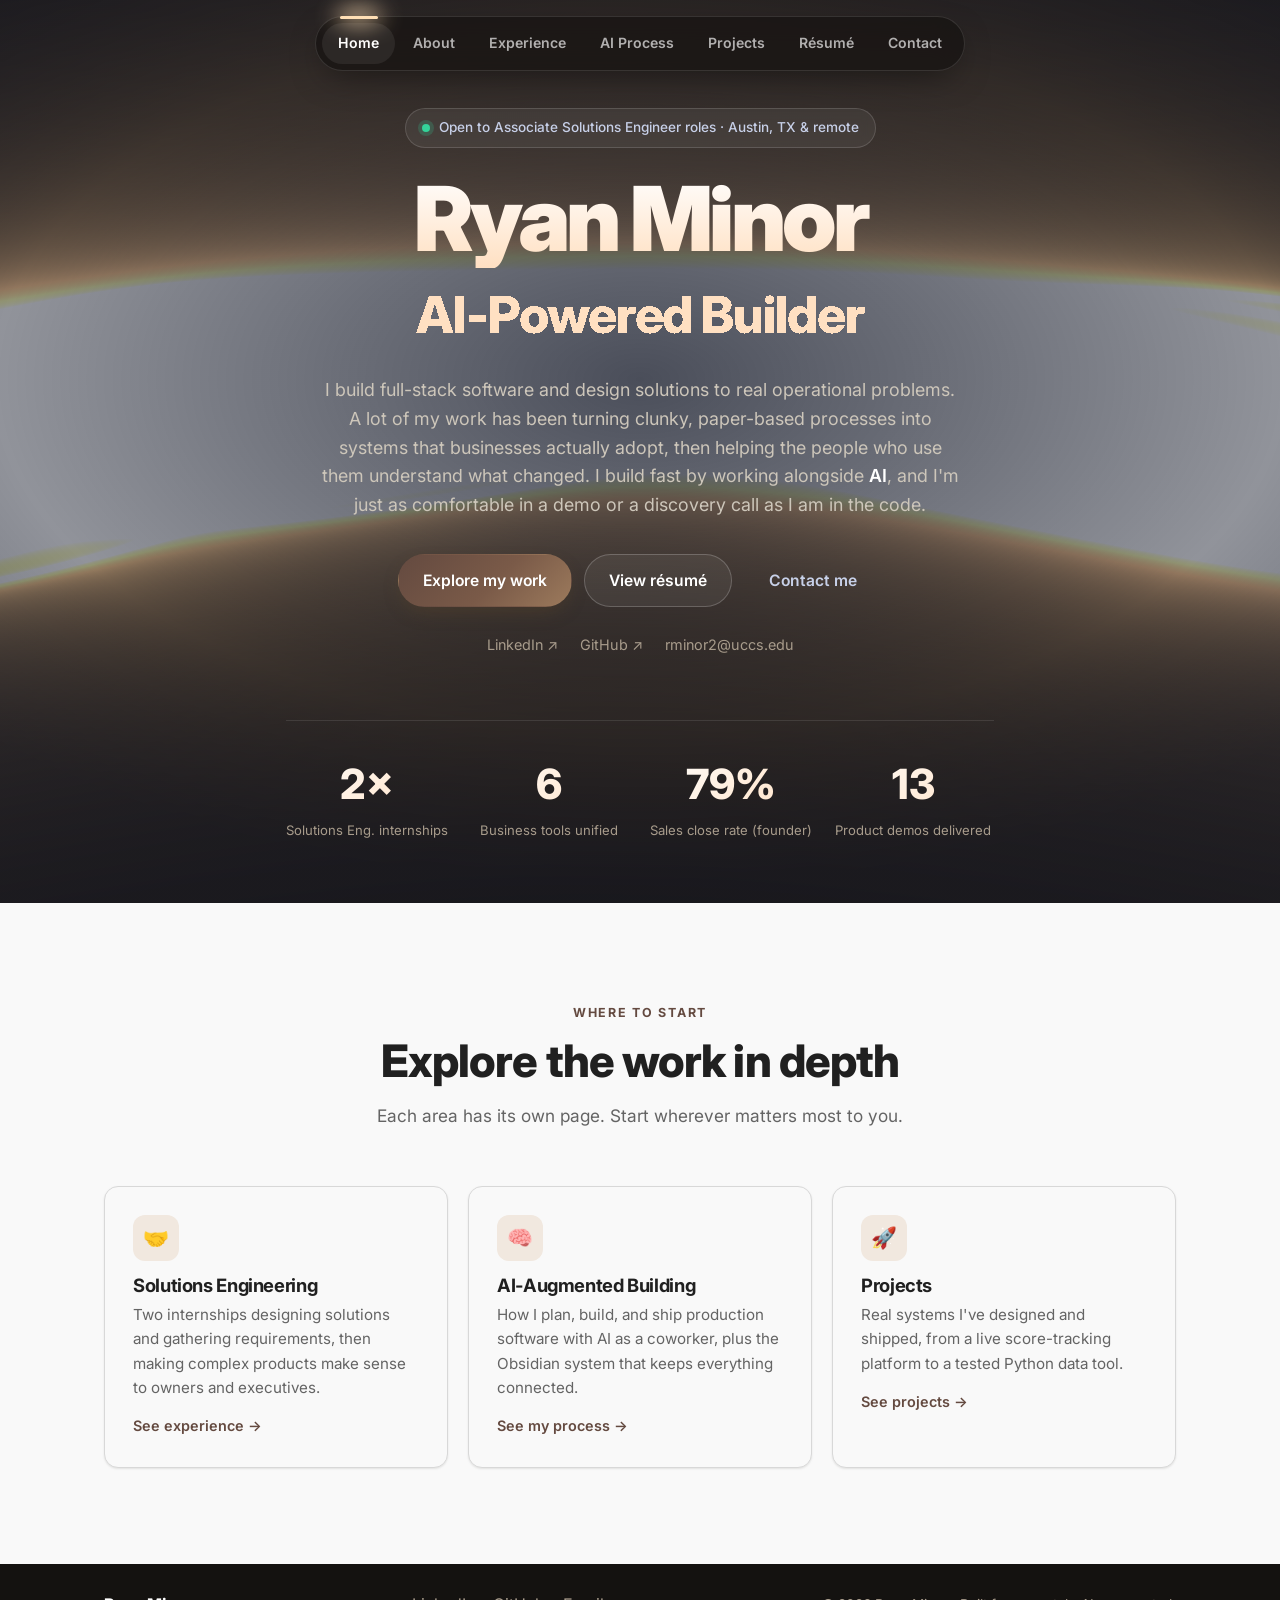
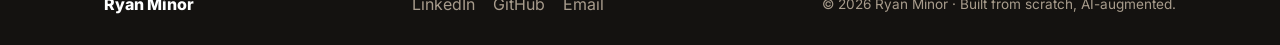
==== commit af41e931: "content: rewrite site copy for human readability - Lead with skilled, technical work; move demos and" ====
--- a/index.html
+++ b/index.html
@@ -4,10 +4,10 @@
     <meta charset="UTF-8">
     <meta name="viewport" content="width=device-width, initial-scale=1.0">
     <title>Ryan Minor — Solutions Engineer</title>
-    <meta name="description" content="Ryan Minor — Solutions Engineer, full-stack developer, and AI-powered builder who turns technical software into clear business value.">
+    <meta name="description" content="Ryan Minor: Solutions Engineer and full-stack developer who builds software and designs solutions to real business problems.">
     <meta name="theme-color" content="#161616">
-    <meta property="og:title" content="Ryan Minor — Solutions Engineer">
-    <meta property="og:description" content="Solutions Engineer · Full-Stack Developer · AI-Powered Builder. Turning technical software into clear business value.">
+    <meta property="og:title" content="Ryan Minor, Solutions Engineer">
+    <meta property="og:description" content="Solutions Engineer · Full-Stack Developer. I build software and design solutions to real business problems.">
     <meta property="og:type" content="website">
     <meta name="twitter:card" content="summary_large_image">
     <link rel="icon" href="data:image/svg+xml,<svg xmlns='http://www.w3.org/2000/svg' viewBox='0 0 100 100'><rect width='100' height='100' rx='22' fill='%23644a40'/><text x='50' y='68' font-size='52' font-family='Arial' font-weight='bold' fill='white' text-anchor='middle'>RM</text></svg>">
@@ -40,10 +40,10 @@
                 </div>
 
                 <p class="hero__lead">
-                    I turn technical software into clear business value for non-technical buyers — running
-                    <strong>product demos</strong> and <strong>discovery calls</strong>, designing solutions, and helping
-                    companies modernize outdated, paper-based processes. I build full-stack, and I build fast with
-                    <strong>AI-assisted development</strong>.
+                    I build full-stack software and design solutions to real operational problems. A lot of my
+                    work has been turning clunky, paper-based processes into systems that businesses actually
+                    adopt, then helping the people who use them understand what changed. I build fast by working
+                    alongside <strong>AI</strong>, and I'm just as comfortable in a demo or a discovery call as I am in the code.
                 </p>
                 <div class="hero__cta">
                     <a href="projects.html" class="btn btn-primary">Explore my work</a>
@@ -58,10 +58,10 @@
             </div>
 
             <div class="hero__stats reveal">
-                <div class="stat"><span class="stat__num" data-count="13" data-suffix="">0</span><span class="stat__label">Product demos delivered</span></div>
-                <div class="stat"><span class="stat__num" data-count="79" data-suffix="%">0</span><span class="stat__label">Sales close rate (founder)</span></div>
                 <div class="stat"><span class="stat__num" data-count="2" data-suffix="×">0</span><span class="stat__label">Solutions Eng. internships</span></div>
                 <div class="stat"><span class="stat__num" data-count="6" data-suffix="">0</span><span class="stat__label">Business tools unified</span></div>
+                <div class="stat"><span class="stat__num" data-count="79" data-suffix="%">0</span><span class="stat__label">Sales close rate (founder)</span></div>
+                <div class="stat"><span class="stat__num" data-count="13" data-suffix="">0</span><span class="stat__label">Product demos delivered</span></div>
             </div>
         </section>
 
@@ -70,25 +70,25 @@
                 <div class="section-head reveal">
                     <span class="eyebrow">Where to start</span>
                     <h2 class="section-title">Explore the work in depth</h2>
-                    <p class="section-sub">Each area has its own page — dig into the part that matters most to you.</p>
+                    <p class="section-sub">Each area has its own page. Start wherever matters most to you.</p>
                 </div>
                 <div class="overview-grid">
                     <a class="ov-card reveal" href="experience.html">
                         <div class="ov-card__icon">🤝</div>
                         <h3>Solutions Engineering</h3>
-                        <p>Two internships running demos, discovery, and onboarding — translating software into business value for executives.</p>
+                        <p>Two internships designing solutions and gathering requirements, then making complex products make sense to owners and executives.</p>
                         <span class="ov-card__more">See experience →</span>
                     </a>
                     <a class="ov-card reveal" href="ai.html">
                         <div class="ov-card__icon">🧠</div>
                         <h3>AI-Augmented Building</h3>
-                        <p>How I plan, build, and ship production software with AI as a technical coworker — plus my Obsidian knowledge system.</p>
+                        <p>How I plan, build, and ship production software with AI as a coworker, plus the Obsidian system that keeps everything connected.</p>
                         <span class="ov-card__more">See my process →</span>
                     </a>
                     <a class="ov-card reveal" href="projects.html">
                         <div class="ov-card__icon">🚀</div>
                         <h3>Projects</h3>
-                        <p>Real systems I've architected and shipped — from an executive operations dashboard to a B2B SaaS platform.</p>
+                        <p>Real systems I've designed and shipped, from a live score-tracking platform to a tested Python data tool.</p>
                         <span class="ov-card__more">See projects →</span>
                     </a>
                 </div>
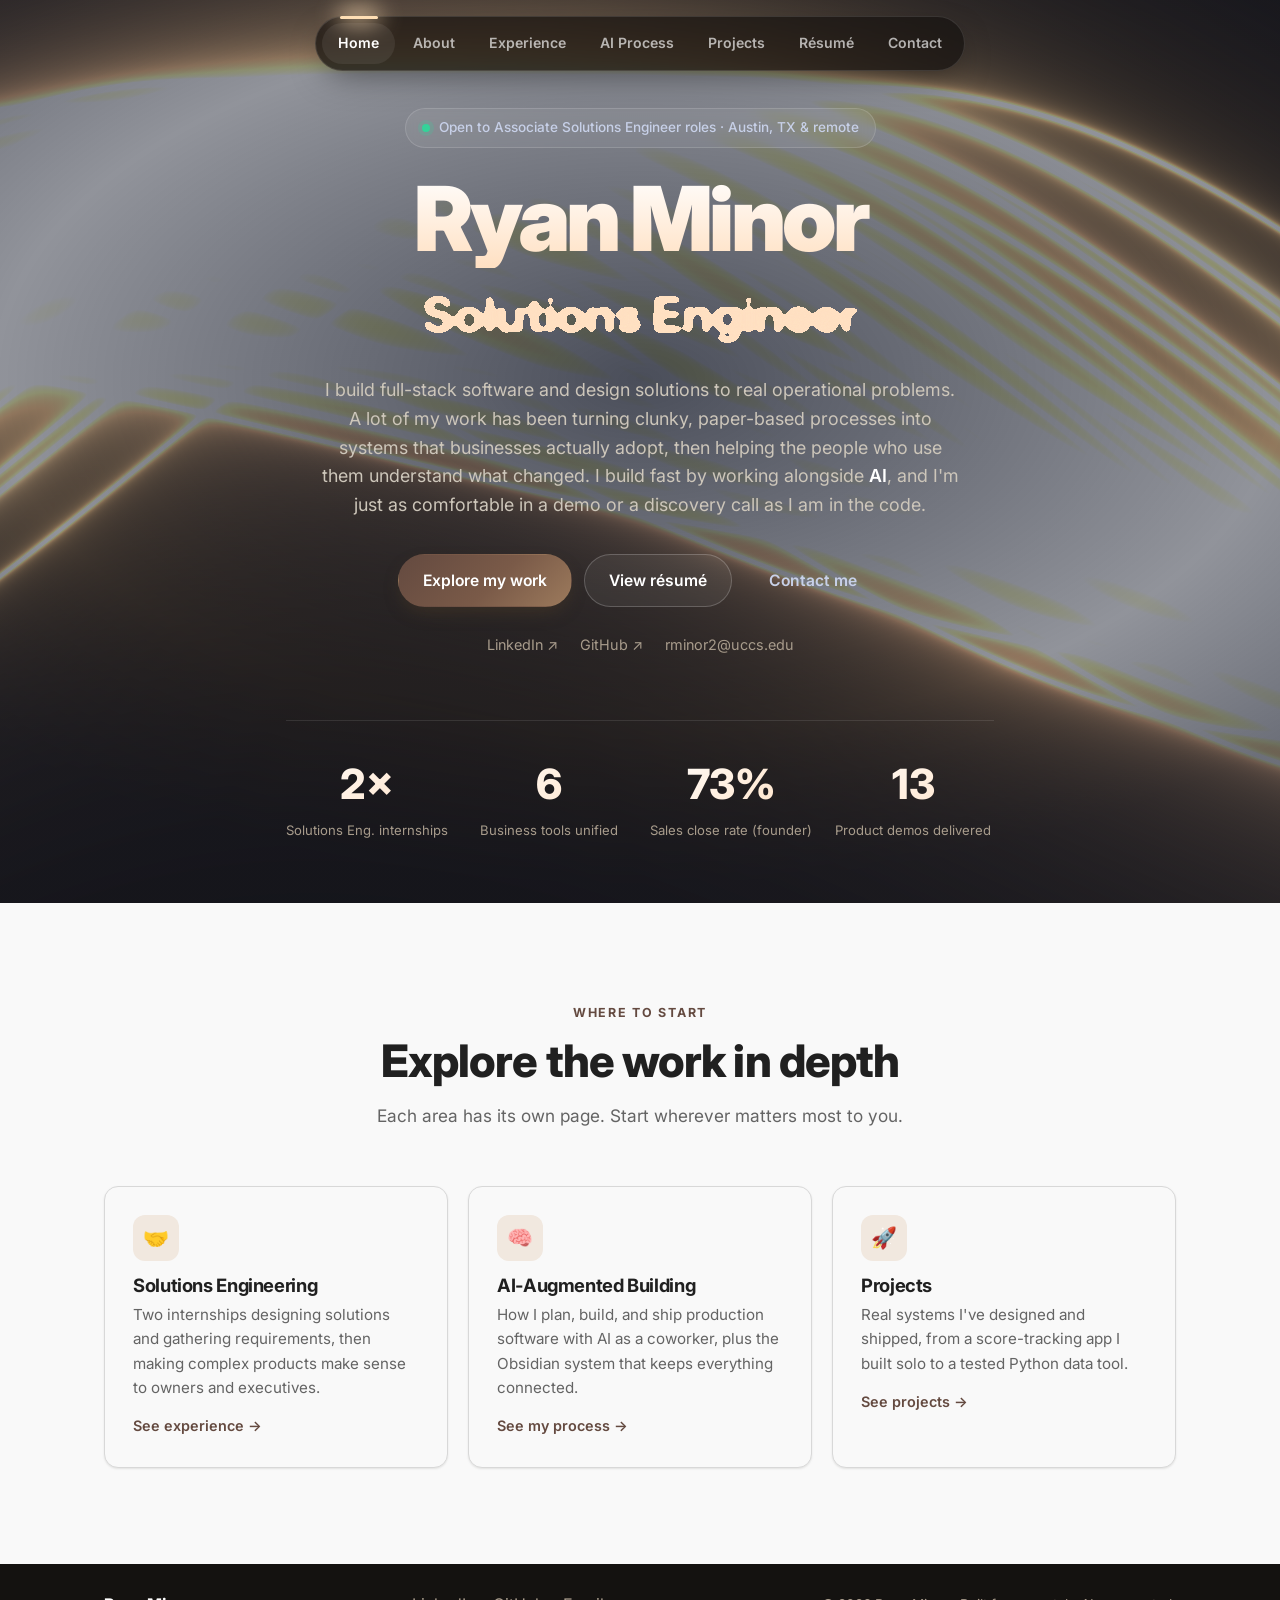
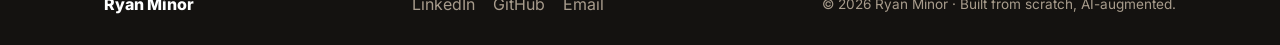
==== commit de3ca727: "content: sync site to new resume + update PDF - Update resume PDF and cache-bust its links (?v=3) - " ====
--- a/index.html
+++ b/index.html
@@ -47,7 +47,7 @@
                 </p>
                 <div class="hero__cta">
                     <a href="projects.html" class="btn btn-primary">Explore my work</a>
-                    <a href="RyanMinor_SolutionsEngineer_Resume.pdf?v=2" target="_blank" class="btn btn-outline">View résumé</a>
+                    <a href="RyanMinor_SolutionsEngineer_Resume.pdf?v=3" target="_blank" class="btn btn-outline">View résumé</a>
                     <a href="contact.html" class="btn btn-ghost">Contact me</a>
                 </div>
                 <div class="hero__socials">
@@ -60,7 +60,7 @@
             <div class="hero__stats reveal">
                 <div class="stat"><span class="stat__num" data-count="2" data-suffix="×">0</span><span class="stat__label">Solutions Eng. internships</span></div>
                 <div class="stat"><span class="stat__num" data-count="6" data-suffix="">0</span><span class="stat__label">Business tools unified</span></div>
-                <div class="stat"><span class="stat__num" data-count="79" data-suffix="%">0</span><span class="stat__label">Sales close rate (founder)</span></div>
+                <div class="stat"><span class="stat__num" data-count="73" data-suffix="%">0</span><span class="stat__label">Sales close rate (founder)</span></div>
                 <div class="stat"><span class="stat__num" data-count="13" data-suffix="">0</span><span class="stat__label">Product demos delivered</span></div>
             </div>
         </section>
@@ -88,7 +88,7 @@
                     <a class="ov-card reveal" href="projects.html">
                         <div class="ov-card__icon">🚀</div>
                         <h3>Projects</h3>
-                        <p>Real systems I've designed and shipped, from a live score-tracking platform to a tested Python data tool.</p>
+                        <p>Real systems I've designed and shipped, from a score-tracking app I built solo to a tested Python data tool.</p>
                         <span class="ov-card__more">See projects →</span>
                     </a>
                 </div>
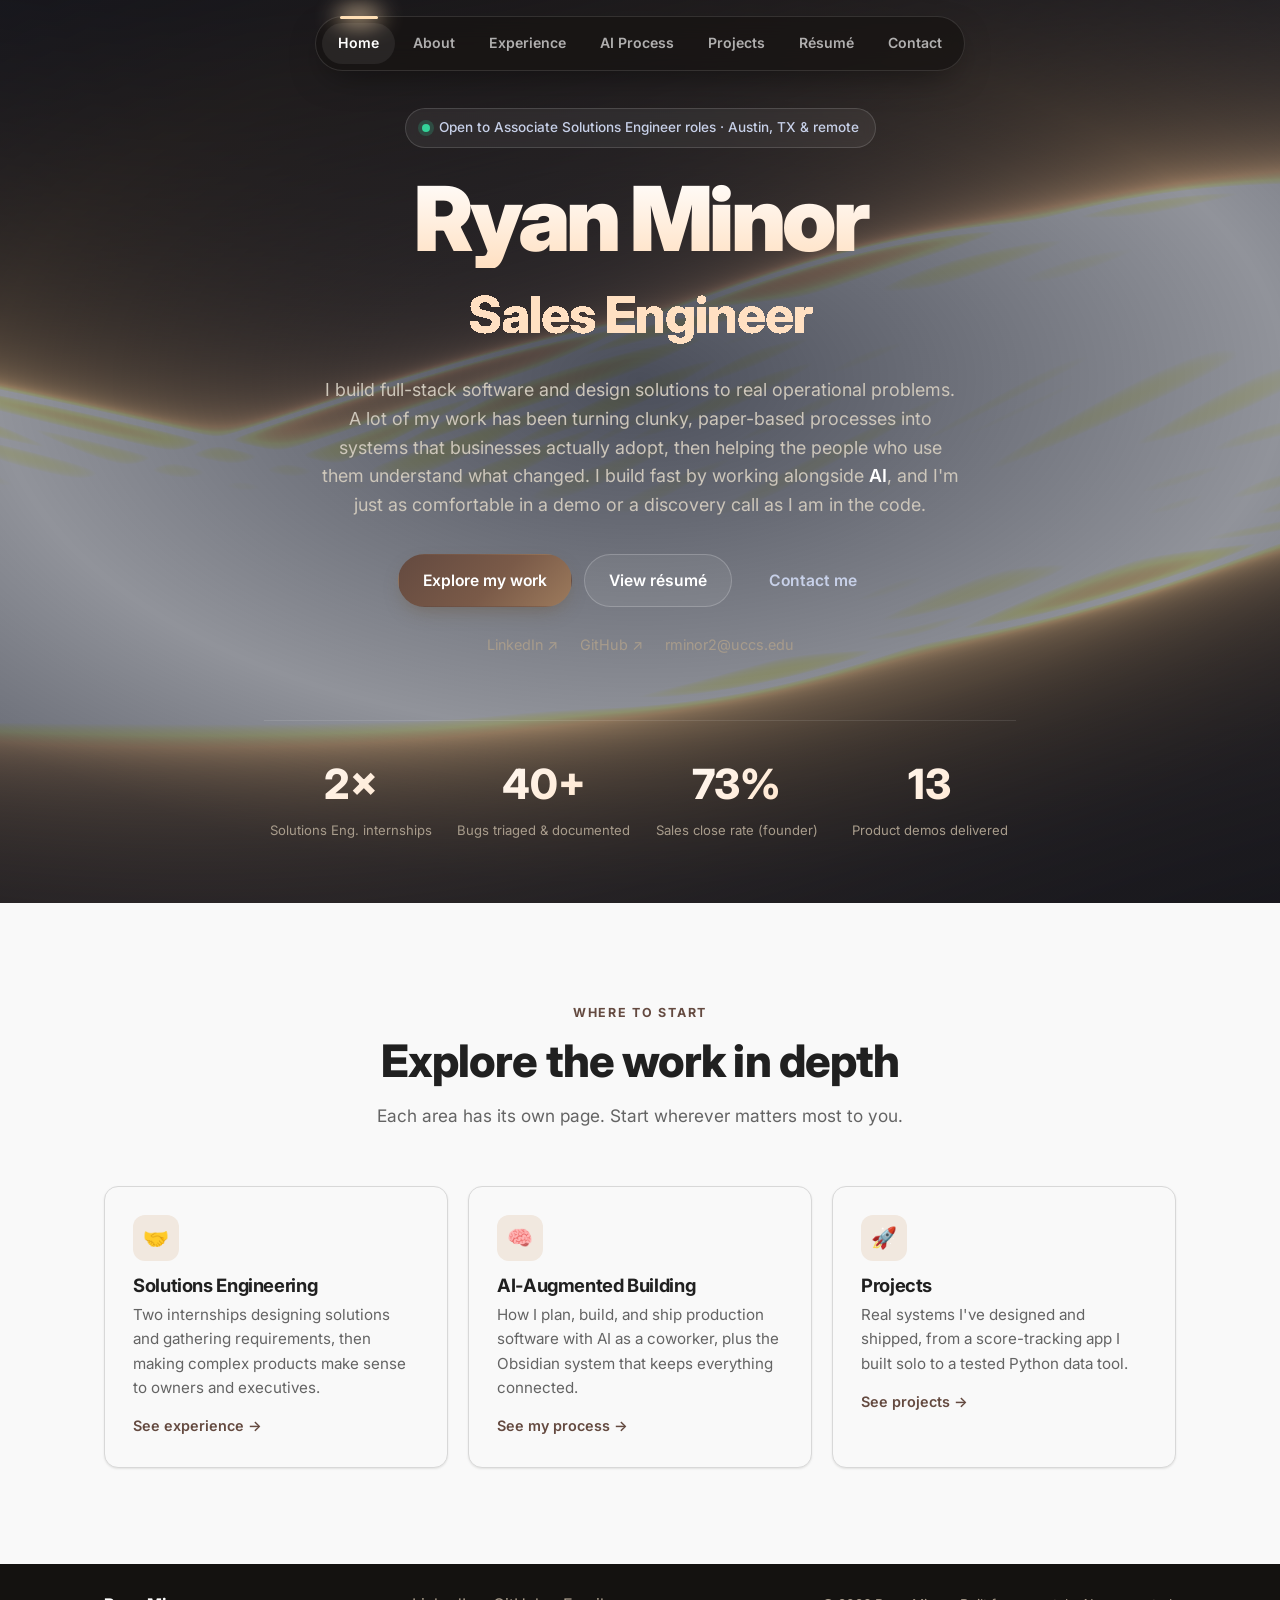
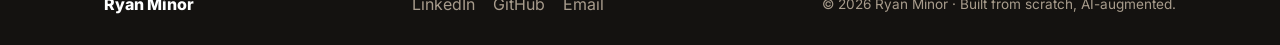
==== commit ed2c2ed1: "content: replace home stat '6 business tools unified' with '40+ bugs triaged & documented' Co-Author" ====
--- a/index.html
+++ b/index.html
@@ -59,7 +59,7 @@
 
             <div class="hero__stats reveal">
                 <div class="stat"><span class="stat__num" data-count="2" data-suffix="×">0</span><span class="stat__label">Solutions Eng. internships</span></div>
-                <div class="stat"><span class="stat__num" data-count="6" data-suffix="">0</span><span class="stat__label">Business tools unified</span></div>
+                <div class="stat"><span class="stat__num" data-count="40" data-suffix="+">0</span><span class="stat__label">Bugs triaged &amp; documented</span></div>
                 <div class="stat"><span class="stat__num" data-count="73" data-suffix="%">0</span><span class="stat__label">Sales close rate (founder)</span></div>
                 <div class="stat"><span class="stat__num" data-count="13" data-suffix="">0</span><span class="stat__label">Product demos delivered</span></div>
             </div>
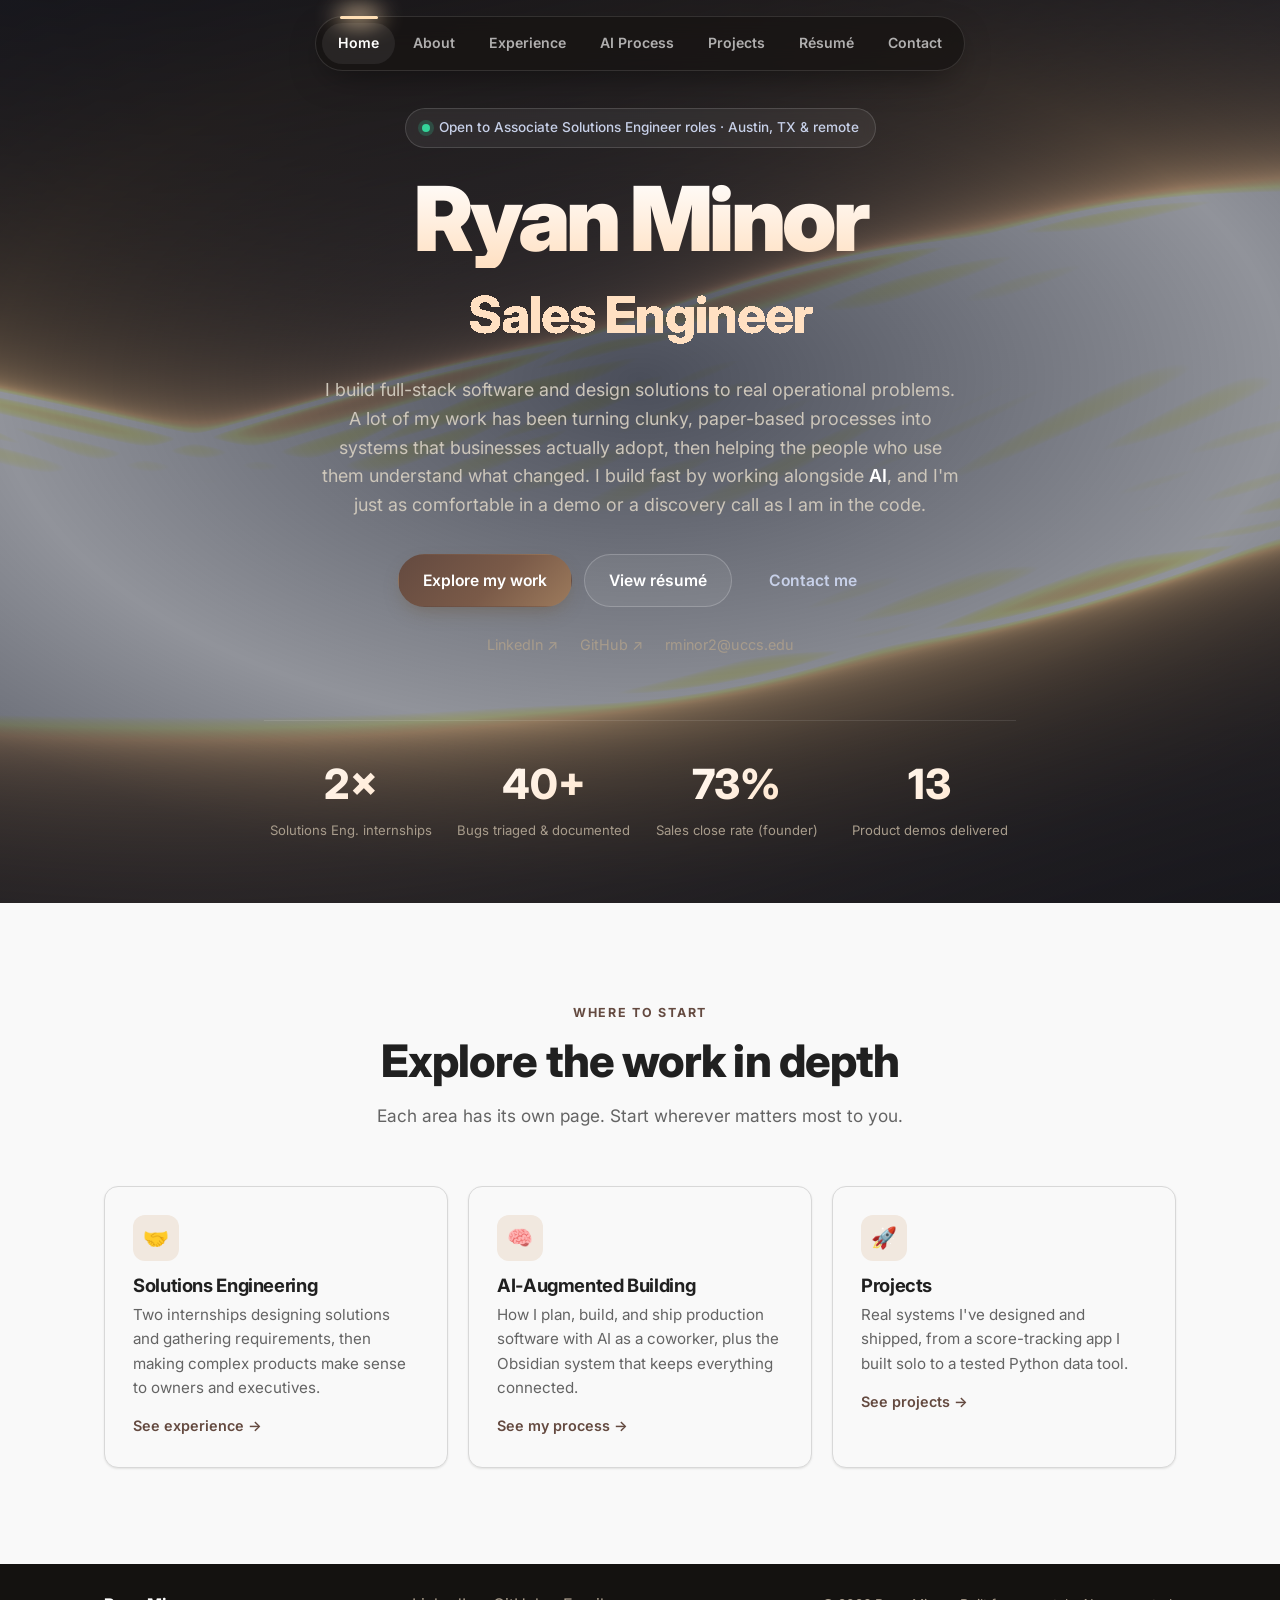
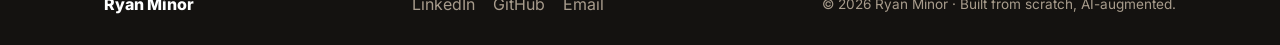
==== commit d3e26c29: "content: update resume PDF (v4) and sync Resume Website Builder card - New resume PDF: EOD removed, " ====
--- a/index.html
+++ b/index.html
@@ -47,7 +47,7 @@
                 </p>
                 <div class="hero__cta">
                     <a href="projects.html" class="btn btn-primary">Explore my work</a>
-                    <a href="RyanMinor_SolutionsEngineer_Resume.pdf?v=3" target="_blank" class="btn btn-outline">View résumé</a>
+                    <a href="RyanMinor_SolutionsEngineer_Resume.pdf?v=4" target="_blank" class="btn btn-outline">View résumé</a>
                     <a href="contact.html" class="btn btn-ghost">Contact me</a>
                 </div>
                 <div class="hero__socials">
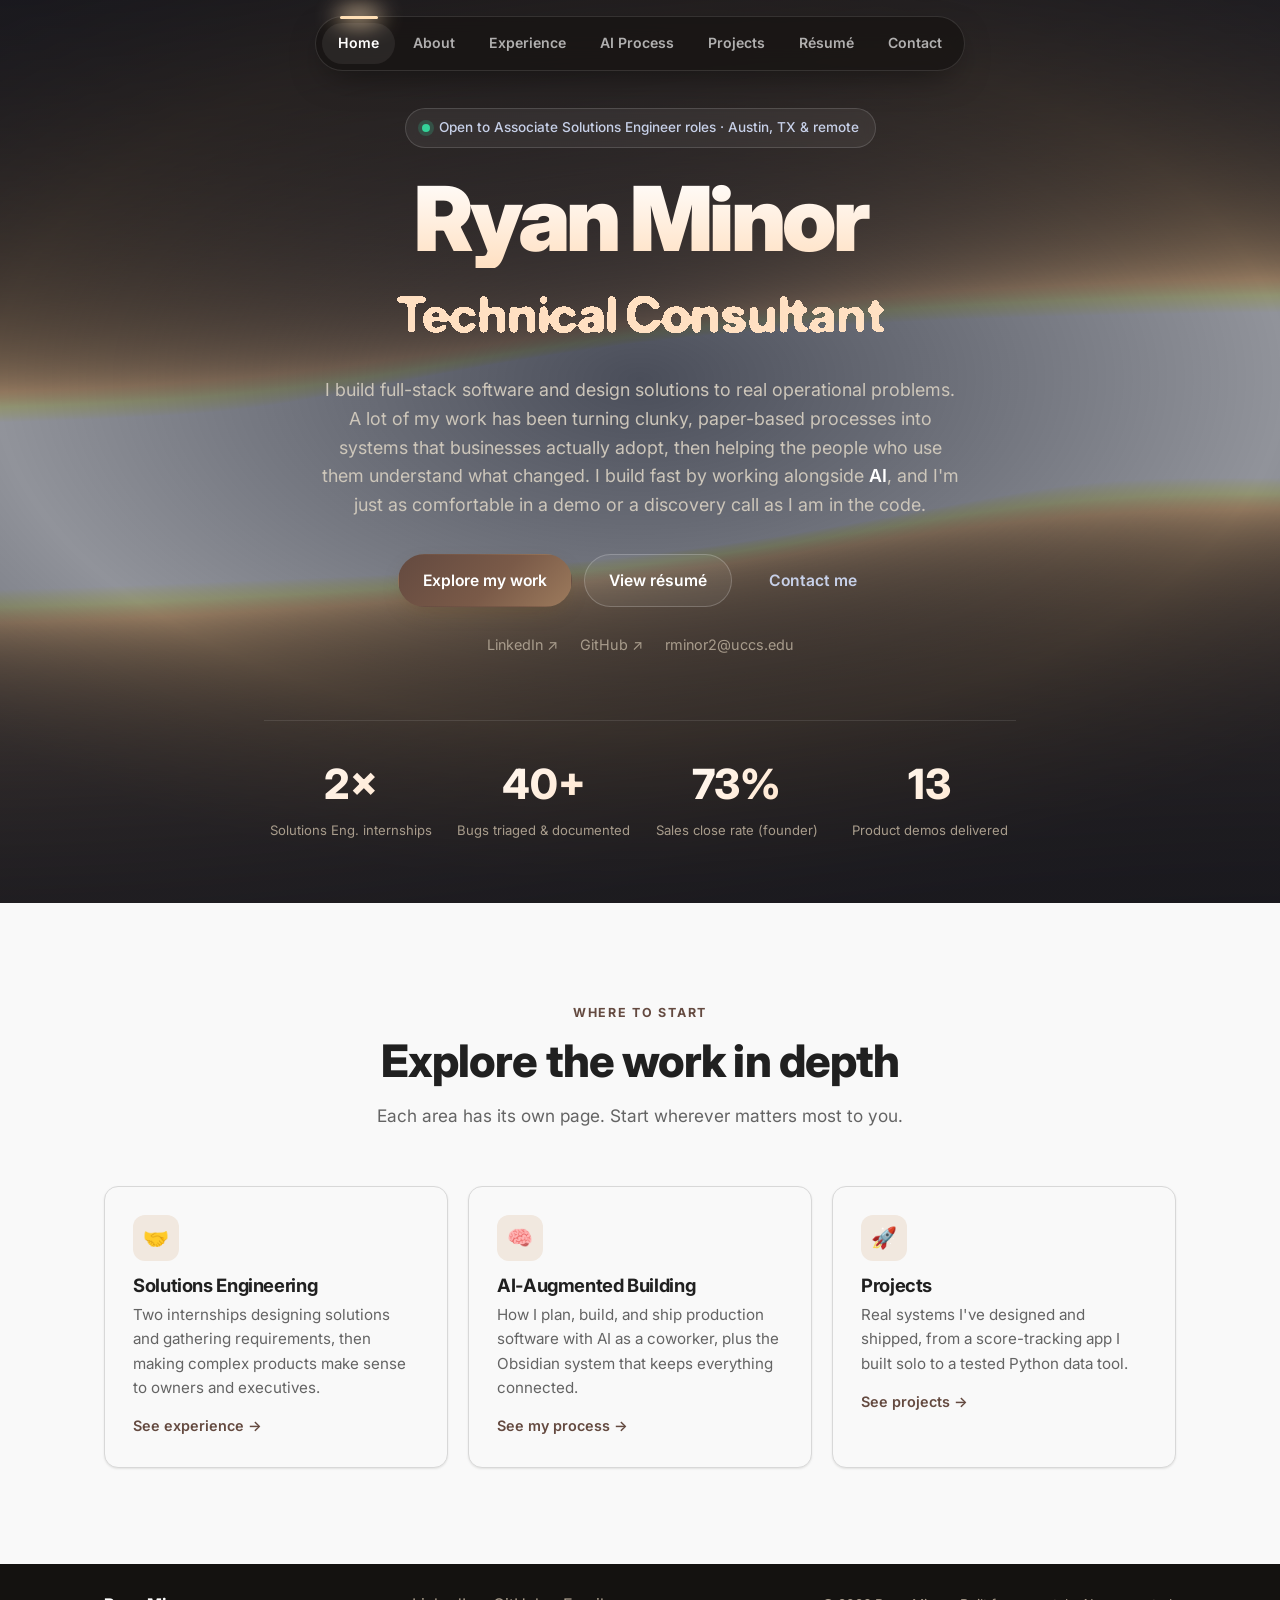
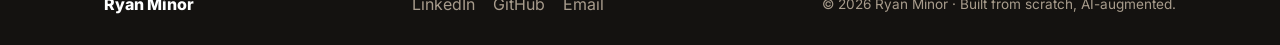
==== commit 621bc5be: "content: update resume PDF (v5) and sync expanded education coursework Co-Authored-By: Claude Opus 4" ====
--- a/index.html
+++ b/index.html
@@ -47,7 +47,7 @@
                 </p>
                 <div class="hero__cta">
                     <a href="projects.html" class="btn btn-primary">Explore my work</a>
-                    <a href="RyanMinor_SolutionsEngineer_Resume.pdf?v=4" target="_blank" class="btn btn-outline">View résumé</a>
+                    <a href="RyanMinor_SolutionsEngineer_Resume.pdf?v=5" target="_blank" class="btn btn-outline">View résumé</a>
                     <a href="contact.html" class="btn btn-ghost">Contact me</a>
                 </div>
                 <div class="hero__socials">
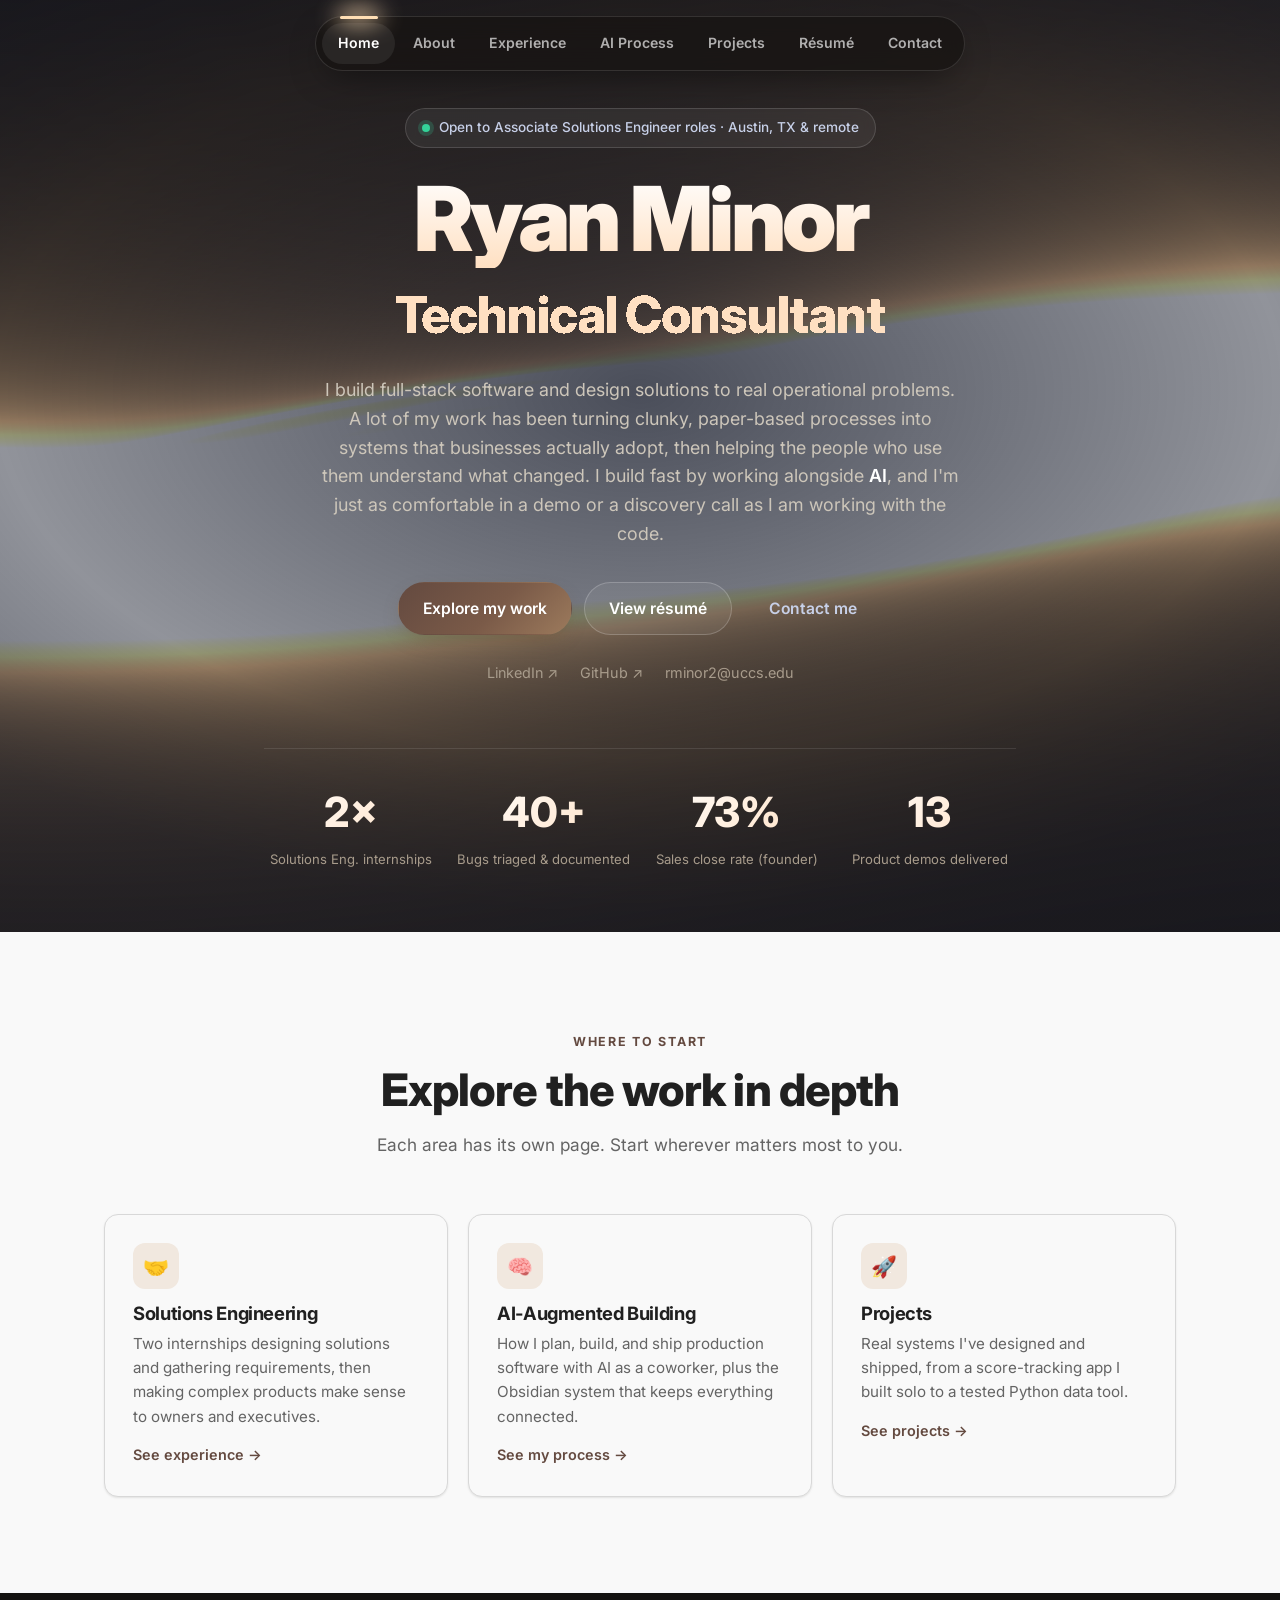
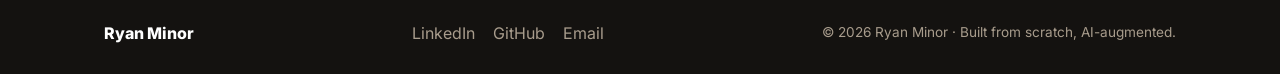
==== commit 9f185746: "content: tweak hero line wording (working with the code) Co-Authored-By: Claude Opus 4.8 (1M context" ====
--- a/index.html
+++ b/index.html
@@ -43,7 +43,7 @@
                     I build full-stack software and design solutions to real operational problems. A lot of my
                     work has been turning clunky, paper-based processes into systems that businesses actually
                     adopt, then helping the people who use them understand what changed. I build fast by working
-                    alongside <strong>AI</strong>, and I'm just as comfortable in a demo or a discovery call as I am in the code.
+                    alongside <strong>AI</strong>, and I'm just as comfortable in a demo or a discovery call as I am working with the code.
                 </p>
                 <div class="hero__cta">
                     <a href="projects.html" class="btn btn-primary">Explore my work</a>
